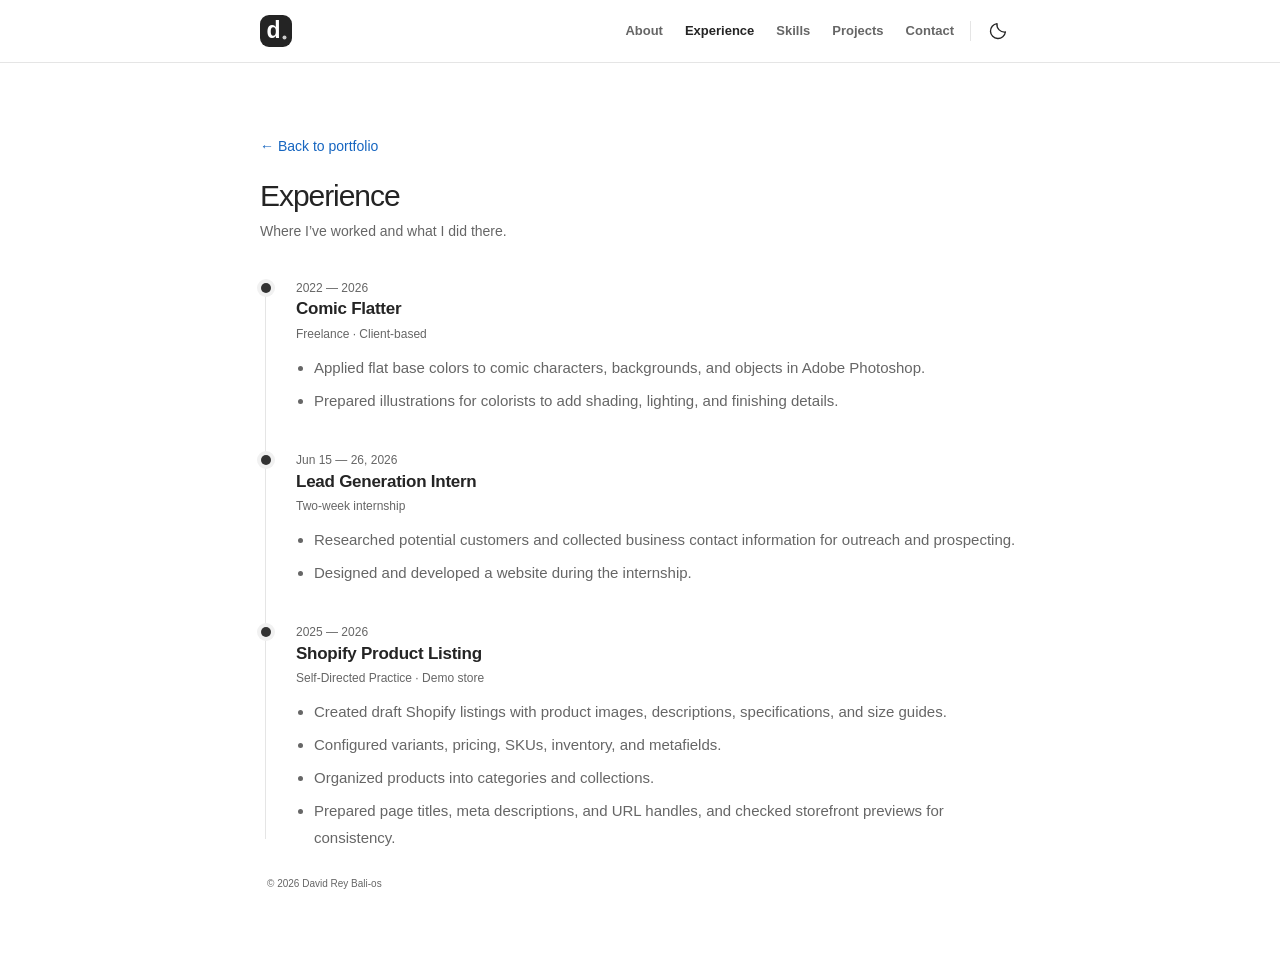
==== experience.html @ 2c8806fa "Add a compact experience summary and detail page" ====
<!doctype html>
<html lang="en">
  <head>
    <meta charset="UTF-8" />
    <meta name="viewport" content="width=device-width, initial-scale=1.0" />
    <title>Experience | David Rey Bali-os</title>
    <link rel="icon" type="image/svg+xml" href="assets/favicon.svg" />
    <script>
      try {
        if (localStorage.getItem("portfolio-theme") === "dark") {
          document.documentElement.dataset.theme = "dark";
        }
      } catch {}
    </script>
    <link rel="stylesheet" href="styles.css" />
    <script src="script.js" defer></script>
  </head>
  <body>
    <a class="skip-link" href="#main">Skip to content</a>
    <div class="page-frame">
      <header class="site-header">
        <nav class="section-menu" aria-label="Portfolio navigation">
          <a class="nav-logo" href="index.html#home" aria-label="David Rey Bali-os, home">
            <img src="assets/favicon.svg" width="32" height="32" alt="" />
          </a>
          <button class="menu-toggle" type="button" aria-label="Toggle section navigation" aria-expanded="false" aria-controls="section-menu-links" hidden>
            <span class="burger-icon" aria-hidden="true"><span></span><span></span><span></span></span>
          </button>
          <div class="section-menu-links" id="section-menu-links">
            <a href="index.html#about">About</a>
            <a href="experience.html" aria-current="page">Experience</a>
            <a href="index.html#skills">Skills</a>
            <a href="index.html#projects">Projects</a>
            <a href="index.html#contact">Contact</a>
          </div>
          <button class="theme-toggle" type="button" aria-label="Dark mode" aria-pressed="false" hidden>
            <svg class="icon theme-moon" viewBox="0 0 24 24" aria-hidden="true">
              <path d="M20.9 13.2A9 9 0 0 1 10.8 3.1 9 9 0 1 0 20.9 13.2Z" />
            </svg>
            <svg class="icon theme-sun" viewBox="0 0 24 24" aria-hidden="true">
              <circle cx="12" cy="12" r="4" />
              <path d="M12 2v2m0 16v2M2 12h2m16 0h2M5 5l1.4 1.4m11.2 11.2L19 19M5 19l1.4-1.4M17.6 6.4 19 5" />
            </svg>
          </button>
        </nav>
      </header>
      <main id="main" class="experience-page">
        <a class="project-page-link" href="index.html#experience">← Back to portfolio</a>
        <header>
          <h1>Experience</h1>
          <p>Where I’ve worked and what I did there.</p>
        </header>
        <div class="timeline">
          <article>
            <p class="timeline-date">2022 — 2026</p>
            <div>
              <h3>Comic Flatter</h3>
              <p class="entry-label">Freelance · Client-based</p>
              <ul class="experience-duties">
                <li>Applied flat base colors to comic characters, backgrounds, and objects in Adobe Photoshop.</li>
                <li>Prepared illustrations for colorists to add shading, lighting, and finishing details.</li>
              </ul>
            </div>
          </article>
          <article>
            <p class="timeline-date">Jun 15 — 26, 2026</p>
            <div>
              <h3>Lead Generation Intern</h3>
              <p class="entry-label">Two-week internship</p>
              <ul class="experience-duties">
                <li>Researched potential customers and collected business contact information for outreach and prospecting.</li>
                <li>Designed and developed a website during the internship.</li>
              </ul>
            </div>
          </article>
          <article>
            <p class="timeline-date">2025 — 2026</p>
            <div>
              <h3>Shopify Product Listing</h3>
              <p class="entry-label">Self-Directed Practice · Demo store</p>
              <ul class="experience-duties">
                <li>Created draft Shopify listings with product images, descriptions, specifications, and size guides.</li>
                <li>Configured variants, pricing, SKUs, inventory, and metafields.</li>
                <li>Organized products into categories and collections.</li>
                <li>Prepared page titles, meta descriptions, and URL handles, and checked storefront previews for consistency.</li>
              </ul>
            </div>
          </article>
        </div>
      </main>
      <footer class="site-footer">
        <p>© <span id="current-year">2026</span> David Rey Bali-os</p>
      </footer>
    </div>
  </body>
</html>
---- styles.css ----
:root {
  --ink: #242424;
  --accent: #333333;
  --accent-dark: #222222;
  --accent-soft: #f1f1f1;
  --muted: #666666;
  --line: #e5e5e5;
  --paper: #ffffff;
  --soft: #f3f3f3;
  --canvas: #ffffff;
  --link-hover: #1565c0;
  --shadow: 0 3px 15px #00000008;
}
@media screen {
  :root[data-theme="dark"] {
    color-scheme: dark;
    --ink: #f2f2f3;
    --accent: #465165;
    --accent-dark: #e0e2e8;
    --accent-soft: #282d36;
    --muted: #b7bbc5;
    --line: #383e49;
    --paper: #1b1f26;
    --canvas: #111318;
    --link-hover: #9bc8ff;
    --shadow: 0 3px 15px #0003;
  }
}
* {
  box-sizing: border-box;
}
html {
  scroll-behavior: smooth;
  scroll-padding-top: 140px;
}
body {
  margin: 0;
  background: var(--canvas);
  color: var(--ink);
  font-family: "Segoe UI", Arial, sans-serif;
  font-size: 14px;
  line-height: 1.7;
  -webkit-font-smoothing: antialiased;
}
a {
  color: inherit;
  text-decoration: none;
}
button {
  font: inherit;
  color: inherit;
  cursor: pointer;
  border: 0;
}
a,
button {
  -webkit-tap-highlight-color: transparent;
  touch-action: manipulation;
}
a:focus-visible,
button:focus-visible {
  outline: 2px solid var(--accent);
  outline-offset: 5px;
  border-radius: 3px;
}
img {
  display: block;
  max-width: 100%;
  height: auto;
}
svg {
  display: block;
}
h1,
h2,
h3,
h4,
p {
  margin: 0;
}
h1,
h2,
h3,
h4 {
  line-height: 1.25;
}
p {
  color: var(--muted);
}
ul {
  list-style: none;
  padding: 0;
  margin: 0;
}
[hidden] {
  display: none !important;
}
::selection {
  background: #e5e5e5;
  color: #222222;
}
.icon {
  width: 20px;
  height: 20px;
  stroke: currentColor;
  fill: none;
  stroke-width: 1.6;
  stroke-linecap: round;
  stroke-linejoin: round;
  flex-shrink: 0;
}
.icon-library {
  width: 0;
  height: 0;
  position: absolute;
  overflow: hidden;
}
.visually-hidden {
  position: absolute;
  width: 1px;
  height: 1px;
  margin: -1px;
  padding: 0;
  border: 0;
  overflow: hidden;
  clip-path: inset(50%);
  white-space: nowrap;
}
.skip-link {
  position: fixed;
  z-index: 100;
  top: -70px;
  left: 30px;
  background: var(--accent);
  color: #fff;
  padding: 10px 18px;
}
.skip-link:focus {
  top: 12px;
}
.page-frame {
  min-height: 100dvh;
}




.profile-social {
  margin-top: 16px;
}
.upwork-mark {
  font-size: 14px;
  font-weight: 700;
  letter-spacing: -0.07em;
}
.social-strip {
  display: flex;
  gap: 8px;
}
.social-strip a {
  width: 28px;
  height: 28px;
  border-radius: 6px;
  border: 1px solid var(--line);
  display: grid;
  place-items: center;
  font-size: 15px;
  font-weight: 650;
  box-shadow: 0 2px 4px #00000005;
  transition:
    background 0.2s,
    color 0.2s;
}
.social-strip a:hover {
  background: var(--accent);
  color: #fff;
}
.social-strip .icon {
  width: 16px;
  height: 16px;
}

main {
  min-width: 0;
  display: flex;
  flex-direction: column;
  gap: 18px;
}
.site-header {
  position: sticky;
  top: 0;
  z-index: 10;
  background: color-mix(in srgb, var(--canvas) 92%, transparent);
  border-bottom: 1px solid var(--line);
  backdrop-filter: blur(12px);
}
.section-menu,
main,
.site-footer {
  width: min(calc(100% - 32px), 760px);
  margin-inline: auto;
}
.section-menu {
  display: grid;
  grid-template-columns: 44px minmax(0, 1fr) 44px;
  align-items: center;
  gap: 12px;
  padding-block: 9px;
}
.nav-logo,
.theme-toggle,
.menu-toggle {
  display: grid;
  place-items: center;
  width: 44px;
  height: 44px;
  padding: 0;
  border-radius: 50%;
  background: transparent;
}
.nav-logo {
  justify-items: start;
}
.theme-toggle {
  grid-column: 3;
  grid-row: 1;
}
@media (min-width: 769px) {
  .theme-toggle {
    position: relative;
  }
  .theme-toggle::before {
    content: "";
    position: absolute;
    inset-inline-start: -6px;
    height: 20px;
    border-inline-start: 1px solid var(--line);
  }
}
.nav-logo:hover,
.theme-toggle:hover,
.menu-toggle:hover {
  background: var(--accent-soft);
}
.theme-sun,
[data-theme="dark"] .theme-moon {
  display: none;
}
[data-theme="dark"] .theme-sun {
  display: block;
}
.section-menu-links {
  display: flex;
  flex-wrap: wrap;
  gap: 2px;
  width: 100%;
  justify-content: flex-end;
}
.menu-toggle {
  display: none;
}
@media (max-width: 768px) {
  .menu-toggle {
    display: grid;
    grid-column: 2;
    grid-row: 1;
    justify-self: center;
  }
  .burger-icon {
    display: flex;
    flex-direction: column;
    gap: 4px;
    width: 18px;
  }
  .burger-icon span {
    height: 2px;
    width: 100%;
    background: currentColor;
    border-radius: 1px;
  }
  .menu-toggle[aria-expanded="false"]:not([hidden]) + .section-menu-links {
    display: none;
  }
  .section-menu-links {
    display: grid;
    grid-column: 1 / -1;
    grid-row: 2;
    grid-template-columns: repeat(2, minmax(0, 1fr));
    margin-top: 6px;
    background: var(--paper);
    border: 1px solid var(--line);
    border-radius: 16px;
    box-shadow: var(--shadow);
    padding: 6px;
  }
}
.section-menu-links a {
  display: flex;
  align-items: center;
  justify-content: center;
  flex: 0 0 auto;
  min-height: 44px;
  padding: 8px 10px;
  border-radius: 7px;
  color: var(--muted);
  font-size: 13px;
  font-weight: 600;
  transition: background-color 0.2s, color 0.2s;
}
.section-menu-links a:hover,
.section-menu-links a:focus-visible {
  background: var(--accent-soft);
  color: var(--ink);
}
.section-menu-links a[aria-current] {
  color: var(--ink);
}
.section-anchor {
  scroll-margin-top: 0;
}
.panel,
.skill-card {
  background: var(--paper);
  border-radius: 20px;
  border: 1px solid var(--line);
  box-shadow: var(--shadow);
}
.panel {
  padding: 27px 28px;
}
.panel-heading {
  display: flex;
  justify-content: space-between;
  align-items: baseline;
  gap: 18px;
  margin-bottom: 25px;
}
.panel-heading h2,
.panel-heading h3,
.projects-archive h1,
.experience-page h1,
.contact-section h2 {
  font-size: 1.5rem;
  font-weight: 400;
  letter-spacing: -0.035em;
}
@media (min-width: 40rem) {
  .panel-heading h2,
  .panel-heading h3,
  .projects-archive h1,
  .experience-page h1,
  .contact-section h2 {
    font-size: 1.875rem;
  }
}

.about-grid {
  display: grid;
  gap: 24px;
}
.about-grid p,
.experience-duties {
  font-size: 15px;
}
.about-grid p {
  line-height: 1.85;
}
.objective {
  border-top: 1px dashed var(--line);
  padding-top: 20px;
}
.objective h3 {
  font-size: 16px;
  letter-spacing: -0.015em;
  margin-bottom: 12px;
}
.experience-summary {
  padding-block: 28px;
}
.experience-list {
  display: grid;
  gap: 26px;
}
.experience-list article {
  display: grid;
  grid-template-columns: minmax(120px, 23%) minmax(0, 1fr);
  gap: 16px;
}
.experience-page header p {
  margin-top: 6px;
}
.experience-page .timeline {
  margin-top: 14px;
}
.timeline {
  padding-left: 12px;
  position: relative;
}
.timeline::before {
  content: "";
  position: absolute;
  top: 8px;
  bottom: 12px;
  left: 5px;
  width: 1px;
  background: #dedede;
}
.timeline article {
  position: relative;
  padding-left: 24px;
  margin-bottom: 34px;
}
.timeline article:last-child {
  margin-bottom: 0;
}
.timeline article::before {
  content: "";
  width: 10px;
  height: 10px;
  position: absolute;
  left: -11px;
  top: 7px;
  border-radius: 50%;
  background: var(--accent);
  box-shadow: 0 0 0 4px var(--accent-soft);
}
.timeline-date {
  font-size: 0.75rem;
  color: var(--muted);
  padding-top: 2px;
}
.experience-list h3,
.timeline h3 {
  font-size: 17px;
  font-weight: 650;
  letter-spacing: -0.015em;
}
.experience-list .entry-label,
.timeline .entry-label {
  font-size: 12px;
  color: var(--muted);
  margin-top: 4px;
}
.experience-duties {
  margin-top: 10px;
  line-height: 1.8;
  color: var(--muted);
  list-style: disc;
  padding-inline-start: 18px;
}
.experience-duties li + li {
  margin-top: 6px;
}
.skills-layout {
  display: block;
}
.section-intro {
  display: flex;
  align-items: baseline;
  flex-wrap: wrap;
  gap: 10px 20px;
  padding: 12px 5px 20px;
}
.eyebrow {
  font-size: 9px;
  letter-spacing: 0.12em;
  font-weight: 600;
  color: #555;
}
.section-intro .eyebrow {
  width: 100%;
}
.section-intro h2 {
  font-size: 24px;
  font-weight: 600;
  letter-spacing: -0.04em;
}
.section-intro > p:last-of-type {
  font-size: 11px;
  max-width: 350px;
  margin-left: auto;
}
.skills-grid {
  display: grid;
  grid-template-columns: repeat(2, minmax(0, 1fr));
  gap: 16px;
}
.skill-card {
  padding: 24px;
  transition:
    transform 0.2s,
    box-shadow 0.2s;
}
.skill-card:hover {
  transform: translateY(-3px);
  box-shadow: 0 8px 20px #00000006;
}
.skill-card-top {
  display: flex;
  align-items: center;
  justify-content: space-between;
  margin-bottom: 18px;
}

.skill-icon {
  width: 36px;
  height: 36px;
  background: var(--accent-soft);
  border: 1px solid var(--line);
  border-radius: 10px;
  display: grid;
  place-items: center;
}
.skill-card h3 {
  font-size: 15px;
  font-weight: 600;
  letter-spacing: -0.025em;
}
.skill-card > p {
  font-size: 13px;
  margin-top: 7px;
}
.skill-tags {
  display: flex;
  flex-wrap: wrap;
  gap: 10px 15px;
  margin-top: 21px;
}
.skill-tags li {
  display: flex;
  align-items: center;
  gap: 7px;
  font-size: 11px;
}
.tool-mark {
  display: grid;
  place-items: center;
  width: 22px;
  height: 22px;
  background: transparent;
  border: 0;
}
.tool-mark img {
  width: 18px;
  height: 18px;
  object-fit: contain;
}
.professional-list {
  display: flex;
  flex-wrap: wrap;
  gap: 8px;
  margin-top: 20px;
}
.professional-list li {
  font-size: 11px;
  border: 1px solid var(--line);
  border-radius: 5px;
  padding: 5px 9px;
}
.panel.projects-section {
  min-width: 0;
  padding-bottom: 8px;
}
.panel.projects-section#projects {
  padding-bottom: 18px;
}
.section-heading {
  display: flex;
  justify-content: space-between;
  align-items: end;
  gap: 25px;
  padding: 0 5px;
  margin-bottom: 23px;
}
.section-heading .eyebrow {
  margin-bottom: 10px;
}
.section-heading h2 {
  font-size: 30px;
  letter-spacing: -0.05em;
  font-weight: 650;
}
.section-heading > p {
  font-size: 11px;
  max-width: 220px;
}
.project-grid {
  display: grid;
  grid-template-columns: repeat(2, minmax(0, 1fr));
  gap: 18px;
}
.more-projects {
  margin-top: 18px;
  text-align: center;
}
.project-page-link {
  color: var(--link-hover);
}
.project-page-link:hover {
  text-decoration: underline;
}
.projects-archive h1 {
  margin: 16px 0 20px;
}
.project-card {
  border-radius: 17px;
  overflow: hidden;
  background: var(--paper);
  border: 1px solid var(--line);
  display: flex;
  flex-direction: column;
  transition:
    transform 0.2s,
    box-shadow 0.2s;
}
.project-card:hover {
  transform: translateY(-4px);
  box-shadow: 0 12px 20px #00000009;
}
.project-image {
  display: block;
  position: relative;
  overflow: hidden;
  background: #ededed;
  aspect-ratio: 1.65;
  border-bottom: 1px solid var(--line);
}
.project-image > img {
  width: 100%;
  height: 100%;
  object-fit: cover;
  object-position: top;
  filter: none;
  transition: transform 0.4s;
}
.project-card:hover .project-image > img {
  transform: scale(1.03);
}
[data-project="dollar-thrifty"] .project-image > img {
  /* Crop the 15px browser scrollbar from the 753px capture. */
  width: calc(100% * 753 / 738);
  max-width: none;
  transform-origin: left top;
}
.image-arrow {
  position: absolute;
  right: 12px;
  bottom: 12px;
  border: 1px solid #dedede;
  display: grid;
  place-items: center;
  width: 30px;
  height: 30px;
  border-radius: 50%;
  background: var(--paper);
}
.image-arrow .icon {
  width: 16px;
  height: 16px;
}
.project-body {
  padding: 20px;
  display: flex;
  flex-direction: column;
  flex: 1;
}
.project-meta {
  display: flex;
  align-items: center;
  justify-content: space-between;
  gap: 6px;
  font-size: 9px;
  letter-spacing: 0.04em;
  color: var(--muted);
  line-height: 1.5;
  margin-bottom: 11px;
}
.completed {
  font-size: 10px;
  color: var(--muted);
  background: #f2f2f2;
  border-radius: 4px;
  padding: 3px 5px;
  letter-spacing: 0;
}
.project-body h3 {
  font-size: 19px;
  letter-spacing: -0.035em;
  font-weight: 650;
}
.project-body > p {
  font-size: 13px;
  margin-top: 12px;
  line-height: 1.85;
}
.project-tech {
  display: flex;
  flex-wrap: wrap;
  align-items: center;
  gap: 11px;
  margin: 18px 0 22px;
}
.project-tech img {
  width: 16px;
  height: 16px;
  object-fit: contain;
}
.project-actions {
  display: flex;
  flex-wrap: wrap;
  align-items: center;
  gap: 14px;
  border-top: 1px solid var(--line);
  padding-top: 11px;
  margin-top: auto;
}
.project-actions a,
.detail-button {
  display: inline-flex;
  align-items: center;
  gap: 5px;
  font-size: 9px;
  font-weight: 500;
  min-height: 32px;
}
.project-actions a:hover,
.detail-button:hover {
  text-decoration: none;
}
.project-actions .icon {
  width: 13px;
  height: 13px;
}
.project-actions a:hover {
  color: var(--link-hover);
}
.detail-button {
  padding: 0;
  margin-left: auto;
  background: none;
}
.app-preview {
  background: #e9e9e9;
}
.app-preview > img {
  position: absolute;
  width: 36%;
  height: auto;
  right: 12%;
  top: 15px;
  border: 4px solid #333;
  border-radius: 17px;
  box-shadow: 0 10px 20px #0002;
  transform: rotate(5deg);
}
.project-card:hover .app-preview > img {
  transform: rotate(3deg) translateY(-3px);
}
.app-preview-label {
  position: absolute;
  top: 38%;
  left: 8%;
  font-size: 25px;
  font-weight: 600;
  letter-spacing: -0.04em;
}
.app-preview-label > span {
  display: block;
  font-size: 6px;
  letter-spacing: 0.08em;
  margin-top: 5px;
  font-weight: 400;
}
.button {
  display: inline-flex;
  align-items: center;
  justify-content: center;
  gap: 12px;
  border-radius: 6px;
  font-size: 11px;
  font-weight: 500;
  min-height: 44px;
  padding: 11px 15px;
  transition:
    background 0.2s,
    transform 0.2s;
}
.button .icon {
  width: 17px;
  height: 17px;
}
.button-primary {
  background: var(--accent);
  color: #fff;
}
.button-primary:hover {
  background: color-mix(in srgb, var(--accent) 80%, black);
}
.button-text:hover {
  text-decoration: underline;
}
.contact-section {
  padding-block: 24px;
}
.contact-section h2 {
  margin-bottom: 18px;
}
.contact-grid {
  display: grid;
  grid-template-columns: 1fr 0.92fr;
  align-items: start;
  gap: clamp(18px, 4vw, 32px);
}
.contact-grid > p {
  font-size: 15px;
  line-height: 1.75;
}
.contact-info {
  display: grid;
  gap: 12px;
}
.contact-item {
  display: flex;
  align-items: center;
  gap: 12px;
  padding: 14px 16px;
  min-height: 72px;
  border: 1px solid var(--line);
  border-radius: 16px;
  background: var(--paper);
  box-shadow: var(--shadow);
  transition: background-color 150ms;
}
.contact-item:hover {
  background: var(--accent-soft);
}
.contact-icon {
  display: grid;
  flex: 0 0 40px;
  height: 40px;
  place-items: center;
  border-radius: 12px;
  background: var(--accent-soft);
}
.contact-icon .icon,
.contact-arrow {
  width: 16px;
  height: 16px;
}
.contact-arrow {
  margin-inline-start: auto;
  color: var(--muted);
}
.contact-item small,
.contact-item strong {
  display: block;
}
.contact-item small {
  color: var(--muted);
  font-size: 10px;
  font-weight: 650;
  letter-spacing: 0.08em;
  text-transform: uppercase;
}
.contact-item strong {
  font-size: 13px;
  font-weight: 500;
  overflow-wrap: anywhere;
}
@media (max-width: 600px) {
  .contact-grid {
    grid-template-columns: 1fr;
  }
}
.site-footer {
  display: flex;
  align-items: center;
  justify-content: space-between;
  gap: 20px;
  padding: 24px 7px;
  font-size: 10px;
}
.project-dialog {
  width: min(720px, calc(100% - 32px));
  max-height: 90dvh;
  color: var(--ink);
  border-radius: 18px;
  padding: 0;
  border: 1px solid #ddd;
  overscroll-behavior: contain;
  box-shadow: 0 25px 100px #0003;
}
.project-dialog::backdrop {
  background: #000a;
  backdrop-filter: blur(5px);
}
.dialog-image {
  width: 100%;
  max-height: 350px;
  object-fit: cover;
  object-position: top;
  filter: none;
}
.dialog-image.is-app {
  height: 320px;
  object-fit: contain;
  background: #ededed;
  padding: 15px;
}
.dialog-body {
  padding: 30px;
}
.dialog-body .eyebrow {
  margin-bottom: 10px;
}
.dialog-body h2 {
  font-size: 28px;
  letter-spacing: -0.04em;
}
.dialog-body > p:not(.eyebrow) {
  font-size: 13px;
  margin-top: 17px;
}
.dialog-body .project-tech li {
  font-size: 10px;
}
.dialog-note {
  padding: 12px 15px;
  border: 1px solid #ddd;
  border-radius: 7px;
  background: #f7f7f7;
  font-size: 11px !important;
}
.button-row {
  display: flex;
  align-items: center;
  flex-wrap: wrap;
  gap: 18px;
}
.reveal {
  opacity: 1;
  transform: none;
}
.motion-ready .reveal.is-pending {
  opacity: 0;
  transform: translateY(14px);
}
.motion-ready .reveal {
  transition:
    opacity 0.5s ease,
    transform 0.5s ease;
}
.eyebrow,
.skill-icon,
.image-arrow,
.detail-button {
  color: var(--accent-dark);
}

.timeline::before {
  background: var(--line);
}
.timeline article::before {
  box-shadow: 0 0 0 4px var(--accent-soft);
}
.social-strip a {
  color: var(--accent-dark);
}
.social-strip a:hover {
  color: white;
}
.completed {
  color: #17652b;
  background: #d4edda;
}
.app-preview {
  background: #e7f1e9;
}
.doneeit-preview .app-preview-label {
  color: #295738;
}
.financify-preview {
  background: #edf4e6;
}
.financify-preview .app-preview-label {
  color: #4e6631;
}
.dialog-note {
  background: var(--accent-soft);
  border-color: var(--line);
}
@media (max-width: 1100px) {

  .panel {
    padding: 24px;
  }

  .skill-card {
    padding: 21px;
  }
  .skill-tags {
    gap: 9px;
  }
  .project-body {
    padding: 17px;
  }
  .project-meta {
    flex-wrap: wrap;
  }
  .project-meta .completed {
    display: none;
  }
  .project-actions {
    gap: 10px;
  }
  .project-actions a,
  .detail-button {
    font-size: 8px;
  }
}
@media (max-width: 850px) {

  .panel {
    padding: 23px 21px;
  }


  .experience-list article {
    grid-template-columns: 1fr;
    gap: 4px;
  }
  .panel-heading h3 {
    font-size: 14px;
  }
  .skills-grid {
    grid-template-columns: 1fr;
    gap: 12px;
  }
  .skill-card {
    padding: 18px 15px;
  }
  .skill-card h3 {
    font-size: 13px;
  }
  .skill-card > p {
    font-size: 12px;
  }
  .skill-tags {
    flex-direction: column;
  }
  .section-intro > p:last-of-type {
    margin-left: 0;
  }
  .section-heading {
    flex-direction: column;
    align-items: start;
    gap: 12px;
  }
  .section-heading > p {
    max-width: 330px;
  }
  .project-grid {
    grid-template-columns: 1fr;
  }
  .project-meta .completed {
    display: inline-block;
  }
  .project-meta {
    font-size: 10px;
  }
  .project-body {
    padding: 22px;
  }
  .project-body > p {
    font-size: 14px;
  }
  .project-actions a,
  .detail-button {
    font-size: 10px;
  }
  .project-tech li {
    font-size: 11px;
  }
}
@media (max-width: 700px) {
  html {
    scroll-padding-top: 140px;
  }





  .social-strip a,

  main {
    gap: 16px;
  }
  .panel {
    padding: 25px;
  }
  .panel-heading {
    margin-bottom: 23px;
    gap: 14px;
  }
  .about-grid p,
  .experience-duties {
    font-size: 16px;
  }
  .skills-grid {
    gap: 12px;
  }
  .section-intro {
    padding: 13px 3px 22px;
  }
  .section-intro h2 {
    font-size: 25px;
  }
  .section-intro > p:last-of-type {
    font-size: 12px;
  }
  .skill-card {
    padding: 22px 17px;
  }
  .skill-tags {
    flex-direction: column;
  }
  .skill-card h3 {
    font-size: 14px;
  }
  .skill-card > p {
    font-size: 12px;
  }
  .skill-tags li {
    font-size: 12px;
  }
  .professional-list li {
    font-size: 11px;
  }
  .projects-section {
    padding-top: 15px;
  }
  .section-heading h2 {
    font-size: 30px;
  }
  .section-heading > p {
    font-size: 12px;
  }
  .project-count {
    font-size: 10px;
  }
  .project-body {
    padding: 22px;
  }
  .project-body h3 {
    font-size: 22px;
  }
  .project-body > p {
    font-size: 14px;
  }
  .project-actions a,
  .detail-button {
    font-size: 10px;
    min-height: 36px;
  }
  .project-meta {
    font-size: 9px;
  }
  .project-image {
    aspect-ratio: 1.65;
  }
  .site-footer {
    font-size: 9px;
    padding: 22px 0;
    flex-wrap: wrap;
    gap: 10px;
  }
  .dialog-body {
    padding: 25px;
  }
  .dialog-body h2 {
    font-size: 25px;
  }
}
@media (max-width: 370px) {
  .panel {
    padding: 22px 20px;
  }

  .skills-grid {
    grid-template-columns: 1fr;
  }
  .skill-tags {
    flex-direction: row;
  }
  .panel-heading {
    flex-wrap: wrap;
    gap: 8px;
  }
  .project-body {
    padding: 20px 17px;
  }
  .project-actions {
    gap: 10px;
  }
  .project-actions a,
  .detail-button {
    font-size: 9px;
  }
}
@media (max-width: 850px) {
  .skills-grid {
    grid-auto-rows: 1fr;
  }
  .skill-tags,
  .professional-list {
    display: grid;
    grid-template-rows: repeat(3, 32px);
    grid-template-columns: repeat(2, minmax(0, 1fr));
    grid-auto-flow: column;
    align-items: center;
    justify-items: start;
    gap: 8px 12px;
    margin-top: 21px;
  }
  .skill-tags li {
    min-width: 0;
  }
  .professional-list {
    grid-template-columns: 1fr;
  }
}
@media (prefers-reduced-motion: reduce) {
  html {
    scroll-behavior: auto;
  }
  *,
  *::before,
  *::after {
    animation: none !important;
    transition: none !important;
    scroll-behavior: auto !important;
  }
  .motion-ready .reveal.is-pending {
    opacity: 1;
    transform: none;
  }
  .project-card:hover,
  .skill-card:hover,
  .button:hover,
  .project-card:hover .project-image > img {
    transform: none;
  }
}
.intro-hero {
  padding-block: clamp(36px, 6vw, 72px) 16px;
}
.projects-archive,
.experience-page {
  padding-top: clamp(36px, 6vw, 72px);
}
.intro-profile {
  display: flex;
  align-items: center;
  gap: clamp(16px, 4vw, 26px);
}
.intro-portrait {
  width: clamp(88px, 16vw, 156px);
  height: auto;
  aspect-ratio: 1;
  flex: 0 0 auto;
  object-fit: cover;
  object-position: center 25%;
  border: 1px solid var(--line);
  border-radius: 50%;
}
.intro-name {
  color: var(--ink);
  font-size: clamp(22px, 4vw, 30px);
  font-weight: 700;
  line-height: 1.15;
  letter-spacing: -0.045em;
}
.intro-name-ending {
  white-space: nowrap;
}
.intro-badge {
  display: inline-block;
  width: 0.72em;
  height: 0.72em;
  vertical-align: -0.02em;
}
.intro-role {
  margin-top: 8px;
  font-size: clamp(12px, 2vw, 15px);
}
.intro-profile .profile-social {
  flex-wrap: wrap;
  margin-top: 8px;
}
.intro-profile .social-strip a {
  border: 0;
  box-shadow: none;
  color: var(--ink);
  opacity: 0.7;
  transition: opacity 150ms, color 150ms, transform 150ms;
}
.intro-profile .social-strip a:hover,
.intro-profile .social-strip a:focus-visible {
  background: transparent;
  opacity: 1;
  transform: translateY(-2px);
}
.intro-profile .social-strip a[href*="upwork.com"]:is(:hover, :focus-visible) {
  color: #108a00;
}
.intro-profile .social-strip a[href^="https://mail.google.com/"]:is(:hover, :focus-visible) {
  color: #ea4335;
}
.intro-social-icon,
.intro-github,
.intro-upwork {
  width: 20px;
  height: 20px;
  fill: currentColor;
}
.intro-github {
  background: currentColor;
  mask: url("assets/icons/github.svg") center / contain no-repeat;
}
.intro-upwork {
  display: grid;
  place-items: center;
  border-radius: 50%;
  background: #151515;
  transition: background-color 150ms;
}
.intro-upwork::before {
  content: "";
  width: 14px;
  height: 14px;
  background: white;
  mask: url("assets/icons/upwork.svg") center / contain no-repeat;
}
.intro-profile .social-strip a:is(:hover, :focus-visible) .intro-upwork {
  background: currentColor;
}
.intro-hero h1 {
  margin-top: 22px;
  font-size: clamp(28px, 5vw, 40px);
  letter-spacing: -0.055em;
}
.intro-summary {
  margin-top: 16px;
  font-size: clamp(15px, 2.2vw, 17px);
  line-height: 1.85;
}
.intro-action {
  margin-top: 24px;
  border-radius: 7px;
  background: var(--accent);
  color: white;
}
.intro-action:disabled {
  cursor: default;
}
.intro-action:not(:disabled):hover {
  background: color-mix(in srgb, var(--accent) 85%, black);
}
.intro-highlights {
  display: grid;
  grid-template-columns: repeat(3, minmax(0, 1fr));
  gap: clamp(6px, 2vw, 16px);
  margin-top: 36px;
}
.intro-highlights li {
  display: grid;
  padding: clamp(8px, 2vw, 16px);
  border: 1px solid var(--line);
  border-radius: 8px;
  background: var(--paper);
}
.intro-highlights strong {
  font-size: clamp(18px, 3.8vw, 28px);
  letter-spacing: -0.035em;
}
.intro-highlights span {
  color: var(--muted);
  font-size: clamp(10px, 2vw, 13px);
}
.floating-actions {
  position: fixed;
  z-index: 20;
  right: max(12px, env(safe-area-inset-right));
  bottom: max(12px, env(safe-area-inset-bottom));
  display: grid;
  justify-items: end;
  gap: 8px;
}
.back-to-top {
  display: grid;
  place-items: center;
  width: 44px;
  height: 44px;
  border: 1px dashed var(--line);
  border-radius: 10px;
  background: var(--paper);
  color: var(--muted);
  box-shadow: var(--shadow);
}
.back-to-top:hover {
  background: var(--accent-soft);
  color: var(--ink);
}
.floating-actions:has(.work-widget[open]) .back-to-top {
  display: none;
}
.work-widget {
  position: relative;
}
.work-widget summary {
  display: flex;
  align-items: center;
  gap: 9px;
  min-height: 44px;
  padding: 10px 16px;
  border-radius: 8px;
  background: var(--accent);
  color: white;
  box-shadow: var(--shadow);
  font-weight: 650;
  cursor: pointer;
  list-style: none;
}
.work-widget summary::-webkit-details-marker {
  display: none;
}
.work-widget summary:focus-visible {
  outline: 2px solid var(--link-hover);
  outline-offset: 3px;
}
.work-panel {
  position: absolute;
  right: 0;
  bottom: calc(100% + 10px);
  width: min(320px, calc(100vw - 32px));
  max-height: calc(100dvh - 78px);
  overflow: auto;
  padding: 16px;
  border: 1px solid var(--line);
  border-radius: 16px;
  background: var(--paper);
  box-shadow: 0 16px 42px rgb(0 0 0 / 18%);
}
.work-panel h2 {
  padding-right: 32px;
  font-size: 16px;
}
.work-panel p {
  margin: 4px 0 14px;
  font-size: 13px;
}
.work-close {
  position: absolute;
  top: 7px;
  right: 7px;
  width: 36px;
  height: 36px;
  border-radius: 8px;
  background: transparent;
  color: var(--muted);
  font-size: 20px;
}
.work-panel a {
  display: flex;
  align-items: center;
  gap: 10px;
  padding: 10px;
  border: 1px solid var(--line);
  border-radius: 11px;
  font-size: 13px;
}
.work-panel a + a {
  margin-top: 7px;
}
.work-panel a:hover,
.work-close:hover {
  background: var(--accent-soft);
}
.work-panel small {
  display: block;
  color: var(--muted);
}
.work-icon {
  display: grid;
  flex: 0 0 36px;
  height: 36px;
  place-items: center;
  border-radius: 8px;
  background: var(--accent-soft);
}
.work-arrow {
  width: 14px;
  margin-left: auto;
  color: var(--muted);
}
@media screen {
  .page-frame {
    padding-bottom: 64px;
  }
}
@media print {
  body {
    background: white;
    padding: 0;
  }
  .page-frame {
    min-height: 0;
    padding: 0;
  }
  .site-header,
  .floating-actions,
  .project-actions,
  .social-strip,
  .button,
  .site-footer,
  .project-dialog {
    display: none !important;
  }
  .panel,
  .skill-card,
  .project-card {
    break-inside: avoid;
    box-shadow: none;
  }
  .project-grid {
    grid-template-columns: 1fr 1fr;
  }
  .reveal {
    opacity: 1 !important;
    transform: none !important;
  }
}
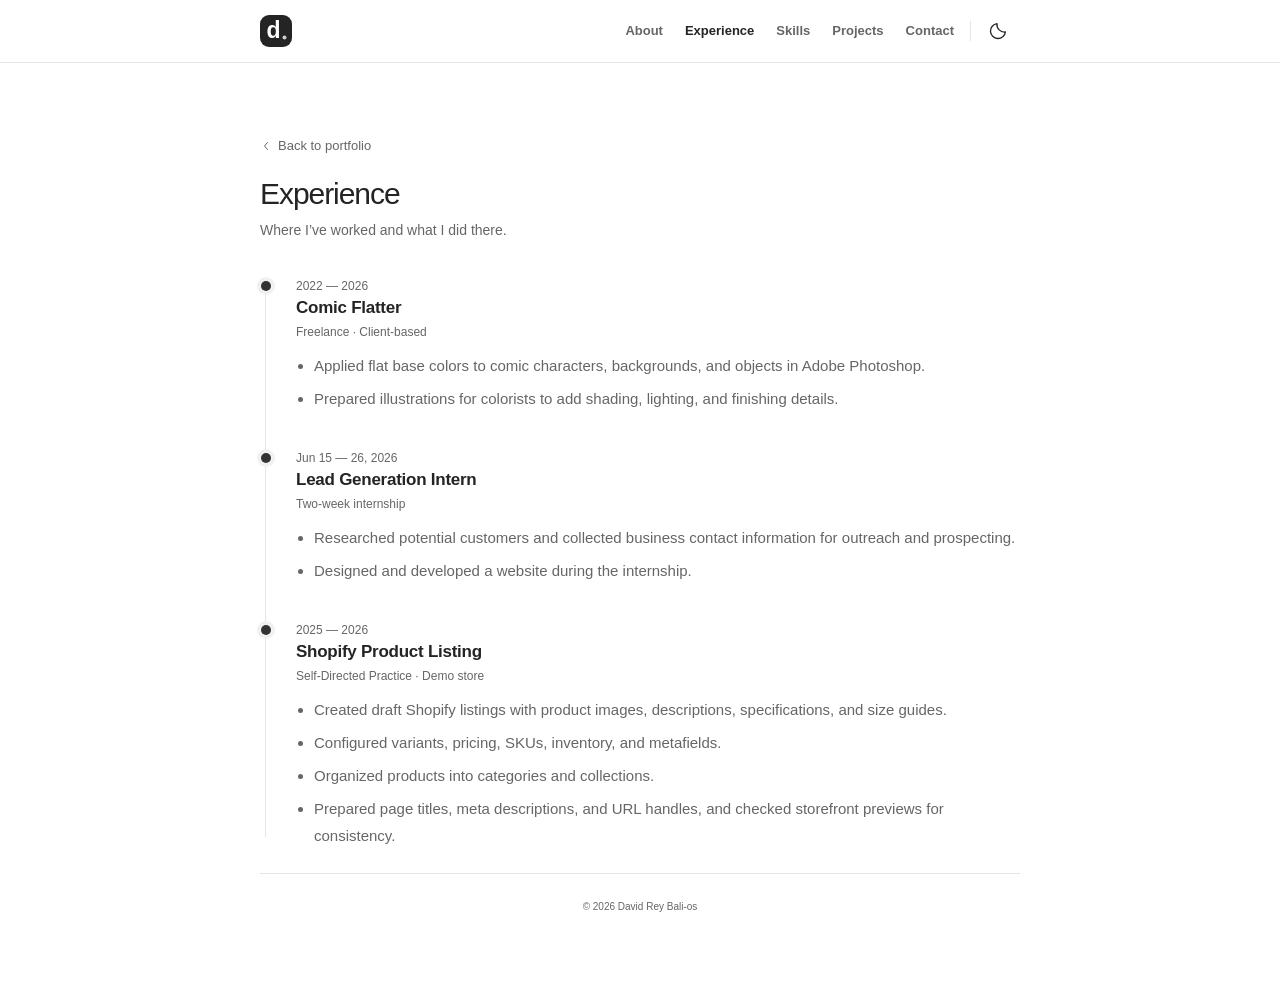
==== commit 152355ca: "Match portfolio back links and center the footer" ====
--- a/experience.html
+++ b/experience.html
@@ -45,7 +45,12 @@
         </nav>
       </header>
       <main id="main" class="experience-page">
-        <a class="project-page-link" href="index.html#experience">← Back to portfolio</a>
+        <a class="page-nav-link" href="index.html#experience">
+          <svg width="12" height="12" viewBox="0 0 12 12" fill="none" aria-hidden="true">
+            <path d="m7.5 2.5-3 3.5 3 3.5" stroke="currentColor" stroke-linecap="round" stroke-linejoin="round" />
+          </svg>
+          Back to portfolio
+        </a>
         <header>
           <h1>Experience</h1>
           <p>Where I’ve worked and what I did there.</p>
--- a/styles.css
+++ b/styles.css
@@ -374,8 +374,18 @@
   letter-spacing: -0.015em;
   margin-bottom: 12px;
 }
-.experience-summary {
-  padding-block: 28px;
+.page-nav-link {
+  display: inline-flex;
+  align-self: flex-start;
+  align-items: center;
+  gap: 6px;
+  color: var(--muted);
+  font-size: 13px;
+  white-space: nowrap;
+}
+.page-nav-link:hover,
+.page-nav-link:focus-visible {
+  color: var(--ink);
 }
 .experience-list {
   display: grid;
@@ -873,11 +883,10 @@
   }
 }
 .site-footer {
-  display: flex;
-  align-items: center;
-  justify-content: space-between;
-  gap: 20px;
+  margin-top: 24px;
+  border-top: 1px solid var(--line);
   padding: 24px 7px;
+  text-align: center;
   font-size: 10px;
 }
 .project-dialog {
@@ -1172,8 +1181,6 @@
   .site-footer {
     font-size: 9px;
     padding: 22px 0;
-    flex-wrap: wrap;
-    gap: 10px;
   }
   .dialog-body {
     padding: 25px;
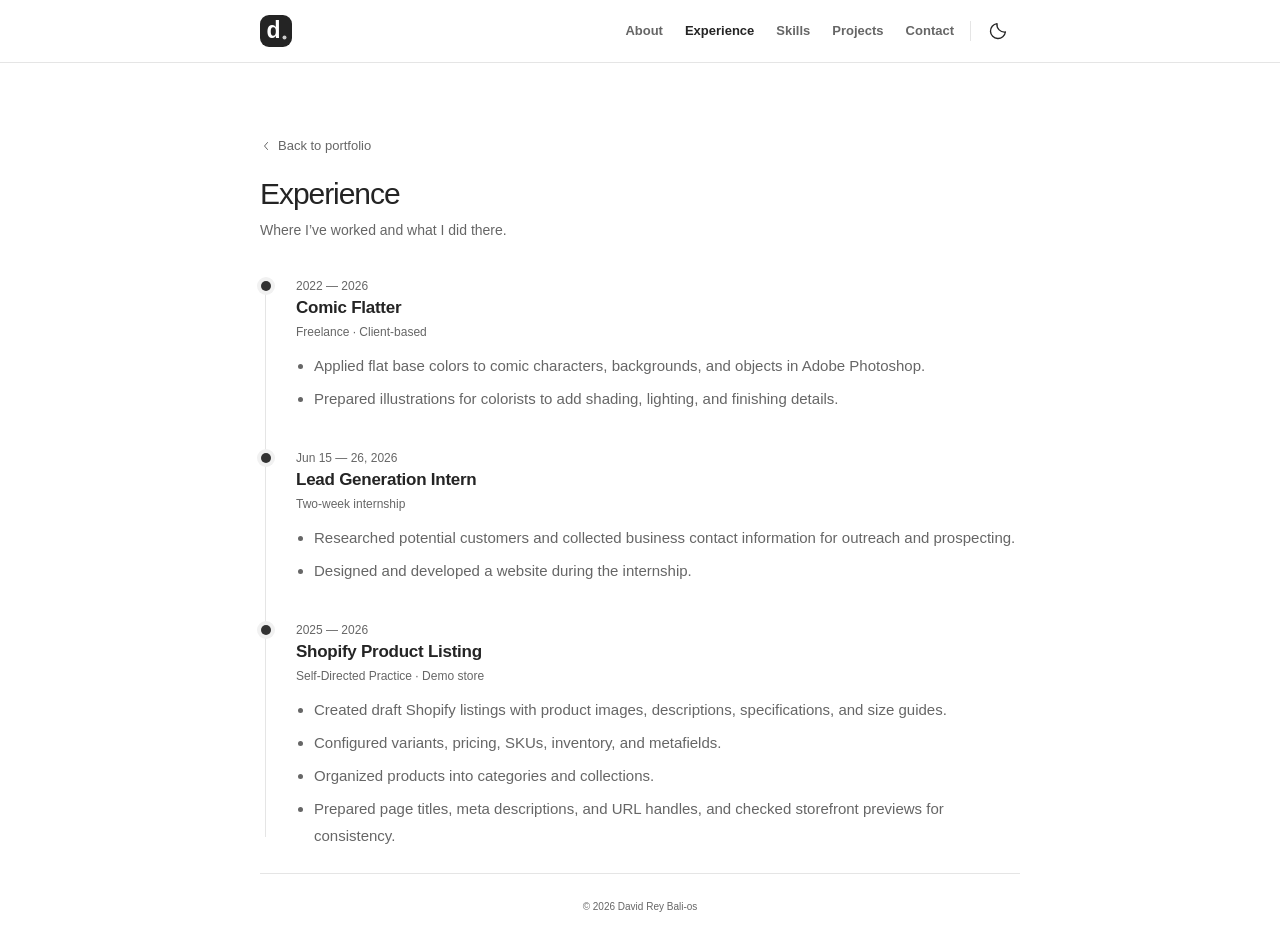
==== commit b72379b9: "Animate back to portfolio chevrons" ====
--- a/experience.html
+++ b/experience.html
@@ -45,7 +45,7 @@
         </nav>
       </header>
       <main id="main" class="experience-page">
-        <a class="page-nav-link" href="index.html#experience">
+        <a class="page-nav-link portfolio-back-link" href="index.html#experience">
           <svg width="12" height="12" viewBox="0 0 12 12" fill="none" aria-hidden="true">
             <path d="m7.5 2.5-3 3.5 3 3.5" stroke="currentColor" stroke-linecap="round" stroke-linejoin="round" />
           </svg>
--- a/styles.css
+++ b/styles.css
@@ -603,12 +603,6 @@
   margin-top: 18px;
   text-align: center;
 }
-.project-page-link {
-  color: var(--link-hover);
-}
-.project-page-link:hover {
-  text-decoration: underline;
-}
 .projects-archive h1 {
   margin: 16px 0 20px;
 }
@@ -806,6 +800,32 @@
 .button-primary:hover {
   background: color-mix(in srgb, var(--accent) 80%, black);
 }
+.more-projects .button,
+.intro-action {
+  gap: 6px;
+}
+@media (prefers-reduced-motion: no-preference) {
+  .more-projects .button svg,
+  .intro-action svg,
+  .panel-heading .page-nav-link svg,
+  .portfolio-back-link svg,
+  .contact-arrow,
+  .back-to-top svg {
+    transition: transform 0.2s ease;
+  }
+  .more-projects .button:is(:hover, :focus-visible) svg,
+  .intro-action:is(:hover, :focus-visible) svg,
+  .panel-heading .page-nav-link:is(:hover, :focus-visible) svg,
+  .contact-item:is(:hover, :focus-visible) .contact-arrow {
+    transform: translateX(3px);
+  }
+  .back-to-top:is(:hover, :focus-visible) svg {
+    transform: translateY(-3px);
+  }
+  .portfolio-back-link:is(:hover, :focus-visible) svg {
+    transform: translateX(-3px);
+  }
+}
 .button-text:hover {
   text-decoration: underline;
 }
@@ -1513,6 +1533,10 @@
 }
 @media screen {
   .page-frame {
+    display: grid;
+    grid-template-rows: auto 1fr auto;
+  }
+  .page-frame#home {
     padding-bottom: 64px;
   }
 }
